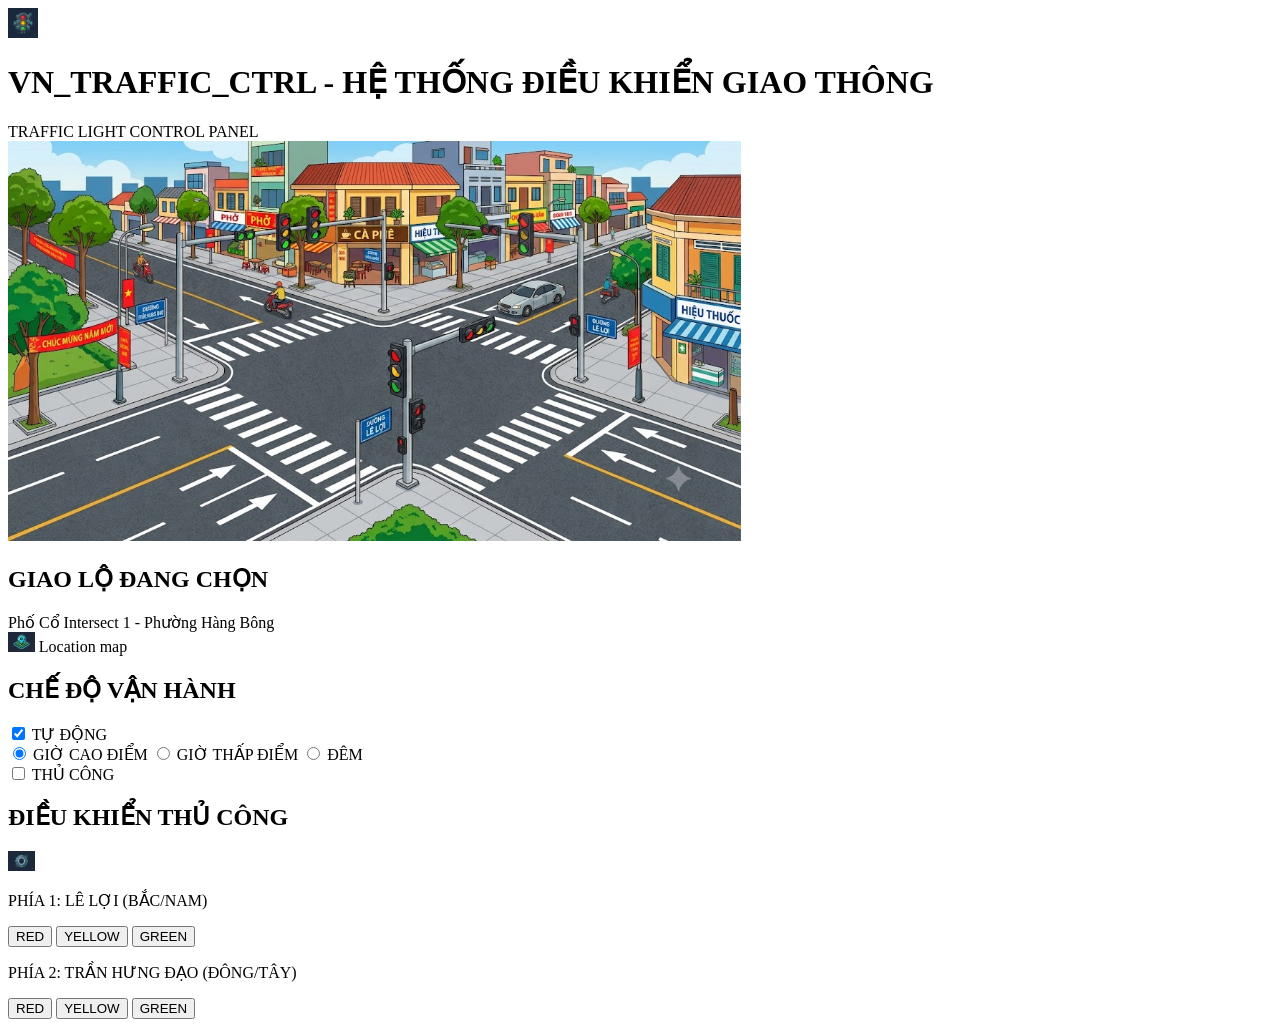
==== giao_dien.html @ 69d10950 "first commit" ====
<!DOCTYPE html>
<html lang="en">
<head>
    <meta charset="UTF-8">
    <meta name="viewport" content="width=device-width, initial-scale=1.0">
    <title>BẢNG ĐIỀU KHIỂN ĐÈN GIAO THÔNG</title>
</head>
<body>
<div class="app-container">
        <!-- Thanh Tiêu đề (Navbar) -->
        <header class="navbar">
            <div class="nav-left">
                <img src="img/traffic_light_logo.png" alt="Logo" class="logo" height="30">
                <h1>VN_TRAFFIC_CTRL - HỆ THỐNG ĐIỀU KHIỂN GIAO THÔNG</h1>
                <span class="sub-title">TRAFFIC LIGHT CONTROL PANEL</span>
            </div>
        </header>

        <!-- Khu vực Chính -->
        <main class="main-content">

            <!-- Vùng Mô phỏng (Cảnh Giao thông) -->
            <div class="simulation-area">
                <img src="img/ngatu.jpeg" alt="Cảnh Giao thông Phố Cổ" class="scene-image" height="400">
            </div>

            <!-- Bảng Điều khiển -->
            <aside class="control-panel">
                <!-- Giao lộ đang chọn -->
                <section class="current-intersection">
                    <h2>GIAO LỘ ĐANG CHỌN</h2>
                    <div class="intersection-selector">
                        <span class="intersection-name">Phố Cổ Intersect 1 - Phường Hàng Bông</span>
                        <div class="location-map">
                            <img src="img/location_icon.png" alt="Location" class="location-icon" height="20">
                            <span>Location map</span>
                        </div>
                    </div>
                </section>

                <!-- Chế độ vận hành -->
                <section class="operation-mode">
                    <h2>CHẾ ĐỘ VẬN HÀNH</h2>
                    <div class="mode-toggles">
                        <div class="toggle-group">
                            <label class="toggle-switch">
                                <input type="checkbox" checked>
                                <span class="slider round"></span>
                            </label>
                            <span class="toggle-label">TỰ ĐỘNG</span>
                        </div>
                        <div class="radio-group">
                            <label><input type="radio" name="peak-mode" checked> GIỜ CAO ĐIỂM</label>
                            <label><input type="radio" name="peak-mode"> GIỜ THẤP ĐIỂM</label>
                            <label><input type="radio" name="peak-mode"> ĐÊM</label>
                        </div>
                        <div class="toggle-group">
                            <label class="toggle-switch">
                                <input type="checkbox">
                                <span class="slider round"></span>
                            </label>
                            <span class="toggle-label">THỦ CÔNG</span>
                        </div>
                    </div>
                </section>

                <!-- Điều khiển thủ công -->
                <section class="manual-control">
                    <div class="manual-header">
                        <h2>ĐIỀU KHIỂN THỦ CÔNG</h2>
                        <img src="img/setting_icon.png" alt="Settings" class="settings-icon" height="20">
                    </div>
                    <p>PHÍA 1: LÊ LỢI (BẮC/NAM)</p>
                    <div class="button-row">
                        <button class="btn btn-red">RED</button>
                        <button class="btn btn-yellow">YELLOW</button>
                        <button class="btn btn-green">GREEN</button>
                    </div>
                    <p>PHÍA 2: TRẦN HƯNG ĐẠO (ĐÔNG/TÂY)</p>
                    <div class="button-row">
                        <button class="btn btn-red">RED</button>
                        <button class="btn btn-yellow">YELLOW</button>
                        <button class="btn btn-green">GREEN</button>
                    </div>
                </section>
            </aside>
        </main>

    </div>

</body>
</html>
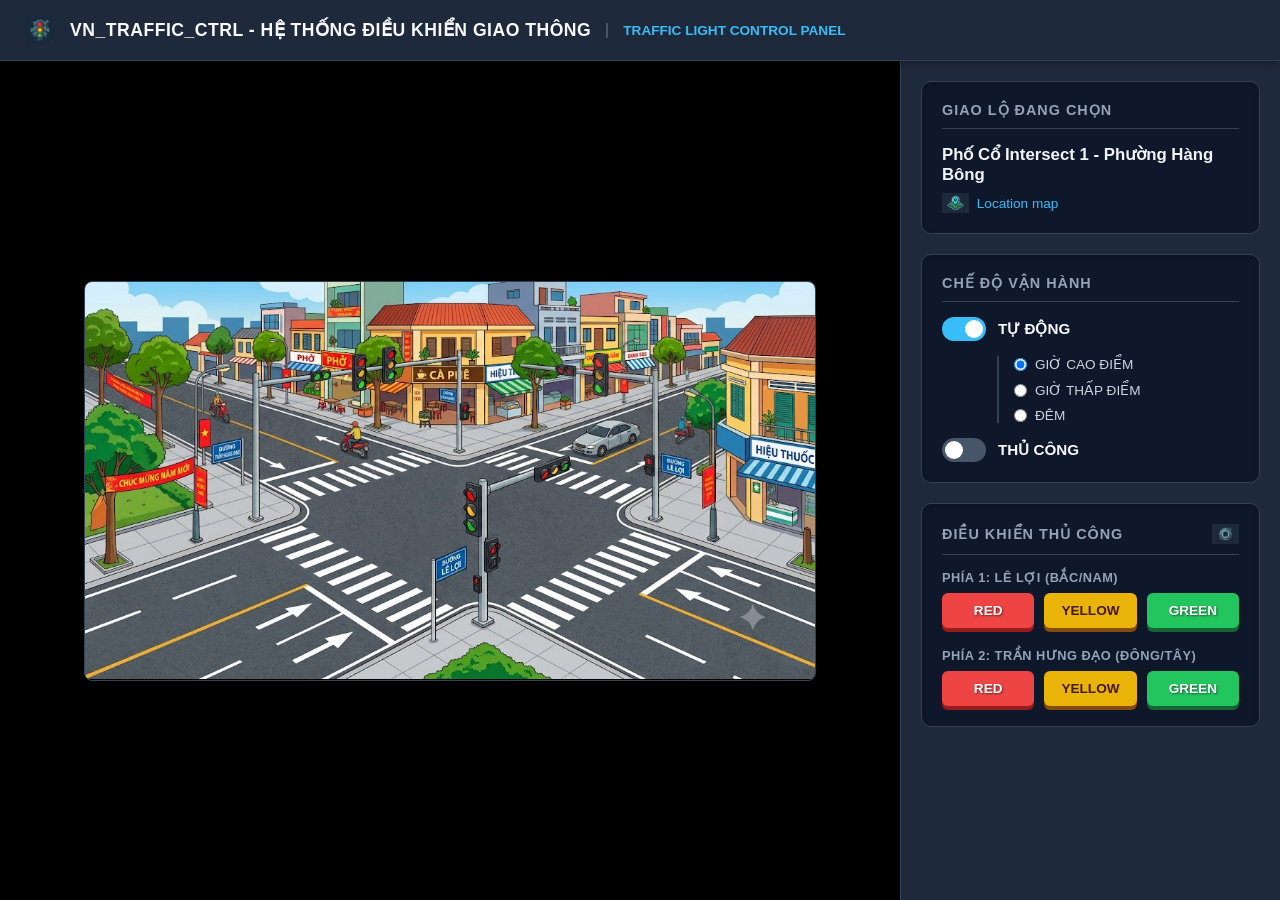
==== commit bdb755c1: "tam tam" ====
--- a/giao_dien.html
+++ b/giao_dien.html
@@ -4,6 +4,7 @@
     <meta charset="UTF-8">
     <meta name="viewport" content="width=device-width, initial-scale=1.0">
     <title>BẢNG ĐIỀU KHIỂN ĐÈN GIAO THÔNG</title>
+    <link rel="stylesheet" href="make_color.css"
 </head>
 <body>
 <div class="app-container">
--- a/make_color.css
+++ b/make_color.css
@@ -0,0 +1,295 @@
+/* Tắt các margin/padding mặc định và thiết lập box-sizing */
+* {
+    box-sizing: border-box;
+    margin: 0;
+    padding: 0;
+}
+
+body {
+    font-family: 'Segoe UI', Tahoma, Geneva, Verdana, sans-serif;
+    background-color: #0f172a; /* Nền tối (Dark Mode) */
+    color: #e2e8f0; /* Chữ màu xám sáng */
+    height: 100vh;
+    overflow: hidden;
+}
+
+.app-container {
+    display: flex;
+    flex-direction: column;
+    height: 100%;
+}
+
+/* ================= Navbar ================= */
+.navbar {
+    background-color: #1e293b;
+    padding: 15px 25px;
+    border-bottom: 1px solid #334155;
+    display: flex;
+    align-items: center;
+    box-shadow: 0 2px 10px rgba(0, 0, 0, 0.3);
+    z-index: 10;
+}
+
+.nav-left {
+    display: flex;
+    align-items: center;
+    gap: 15px; /* Khoảng cách giữa logo và chữ */
+}
+
+.nav-left h1 {
+    font-size: 1.1rem;
+    font-weight: 700;
+    color: #f8fafc;
+    letter-spacing: 0.5px;
+}
+
+.nav-left .sub-title {
+    color: #38bdf8; /* Xanh cyan tạo điểm nhấn */
+    font-size: 0.85rem;
+    font-weight: 600;
+    border-left: 2px solid #475569;
+    padding-left: 15px;
+}
+
+/* ================= Layout Chính ================= */
+.main-content {
+    display: flex;
+    flex: 1;
+    overflow: hidden;
+}
+
+/* Vùng Mô phỏng */
+.simulation-area {
+    flex: 1; /* Chiếm toàn bộ không gian còn lại */
+    background-color: #000000;
+    display: flex;
+    align-items: center;
+    justify-content: center;
+    padding: 20px;
+    position: relative;
+}
+
+.scene-image {
+    max-width: 100%;
+    max-height: 100%;
+    object-fit: contain;
+    border-radius: 8px;
+    border: 1px solid #334155;
+}
+
+/* Bảng Điều khiển (Sidebar) */
+.control-panel {
+    width: 380px; /* Chiều rộng cố định cho bảng điều khiển */
+    background-color: #1e293b;
+    border-left: 1px solid #334155;
+    padding: 20px;
+    display: flex;
+    flex-direction: column;
+    gap: 20px;
+    overflow-y: auto;
+}
+
+/* Các Section trong Bảng Điều khiển */
+.control-panel section {
+    background-color: #0f172a;
+    padding: 20px;
+    border-radius: 10px;
+    border: 1px solid #334155;
+    box-shadow: inset 0 2px 4px rgba(0, 0, 0, 0.2);
+}
+
+h2 {
+    font-size: 0.9rem;
+    color: #94a3b8;
+    margin-bottom: 15px;
+    padding-bottom: 10px;
+    border-bottom: 1px solid #334155;
+    text-transform: uppercase;
+    letter-spacing: 1px;
+}
+
+/* ================= Giao lộ đang chọn ================= */
+.intersection-selector {
+    display: flex;
+    flex-direction: column;
+    gap: 8px;
+}
+
+.intersection-name {
+    font-size: 1.05rem;
+    font-weight: 600;
+    color: #f1f5f9;
+}
+
+.location-map {
+    display: flex;
+    align-items: center;
+    gap: 8px;
+    color: #38bdf8;
+    font-size: 0.85rem;
+    cursor: pointer;
+    transition: opacity 0.2s;
+}
+
+.location-map:hover {
+    opacity: 0.8;
+}
+
+/* ================= Chế độ vận hành ================= */
+.mode-toggles {
+    display: flex;
+    flex-direction: column;
+    gap: 15px;
+}
+
+.toggle-group {
+    display: flex;
+    align-items: center;
+    gap: 12px;
+}
+
+.toggle-label {
+    font-weight: 600;
+    font-size: 0.95rem;
+    color: #f8fafc;
+}
+
+/* Nút Gạt (Toggle Switch) */
+.toggle-switch {
+    position: relative;
+    display: inline-block;
+    width: 44px;
+    height: 24px;
+}
+
+.toggle-switch input {
+    opacity: 0;
+    width: 0;
+    height: 0;
+}
+
+.slider {
+    position: absolute;
+    cursor: pointer;
+    top: 0;
+    left: 0;
+    right: 0;
+    bottom: 0;
+    background-color: #475569;
+    transition: 0.3s;
+    border-radius: 24px;
+}
+
+.slider:before {
+    position: absolute;
+    content: "";
+    height: 18px;
+    width: 18px;
+    left: 3px;
+    bottom: 3px;
+    background-color: white;
+    transition: 0.3s;
+    border-radius: 50%;
+}
+
+input:checked + .slider {
+    background-color: #38bdf8; /* Màu xanh khi bật */
+}
+
+input:checked + .slider:before {
+    transform: translateX(20px);
+}
+
+/* Radio Buttons */
+.radio-group {
+    display: flex;
+    flex-direction: column;
+    gap: 10px;
+    margin-left: 55px; /* Lùi vào so với nút toggle */
+    padding-left: 15px;
+    border-left: 2px solid #334155;
+}
+
+.radio-group label {
+    font-size: 0.85rem;
+    color: #cbd5e1;
+    cursor: pointer;
+    display: flex;
+    align-items: center;
+    gap: 8px;
+}
+
+/* ================= Điều khiển thủ công ================= */
+.manual-header {
+    display: flex;
+    justify-content: space-between;
+    align-items: center;
+    border-bottom: 1px solid #334155;
+    padding-bottom: 10px;
+    margin-bottom: 15px;
+}
+
+.manual-header h2 {
+    margin: 0;
+    padding: 0;
+    border: none;
+}
+
+.manual-control p {
+    font-size: 0.8rem;
+    color: #94a3b8;
+    margin-bottom: 8px;
+    font-weight: 600;
+    letter-spacing: 0.5px;
+}
+
+.button-row {
+    display: flex;
+    gap: 10px;
+    margin-bottom: 20px;
+}
+
+.button-row:last-child {
+    margin-bottom: 0;
+}
+
+/* Các nút đèn giao thông */
+.btn {
+    flex: 1;
+    padding: 10px 0;
+    border: none;
+    border-radius: 6px;
+    font-weight: 700;
+    font-size: 0.85rem;
+    color: white;
+    cursor: pointer;
+    transition: all 0.15s ease;
+    text-shadow: 1px 1px 2px rgba(0,0,0,0.5);
+}
+
+.btn:active {
+    transform: translateY(3px); /* Hiệu ứng nhấn nút 3D */
+}
+
+.btn-red {
+    background-color: #ef4444;
+    box-shadow: 0 4px 0 #991b1b;
+}
+.btn-red:active { box-shadow: 0 1px 0 #991b1b; }
+.btn-red:hover { background-color: #f87171; }
+
+.btn-yellow {
+    background-color: #eab308;
+    color: #451a03;
+    text-shadow: none;
+    box-shadow: 0 4px 0 #854d0e;
+}
+.btn-yellow:active { box-shadow: 0 1px 0 #854d0e; }
+.btn-yellow:hover { background-color: #facc15; }
+
+.btn-green {
+    background-color: #22c55e;
+    box-shadow: 0 4px 0 #166534;
+}
+.btn-green:active { box-shadow: 0 1px 0 #166534; }
+.btn-green:hover { background-color: #4ade80; }
